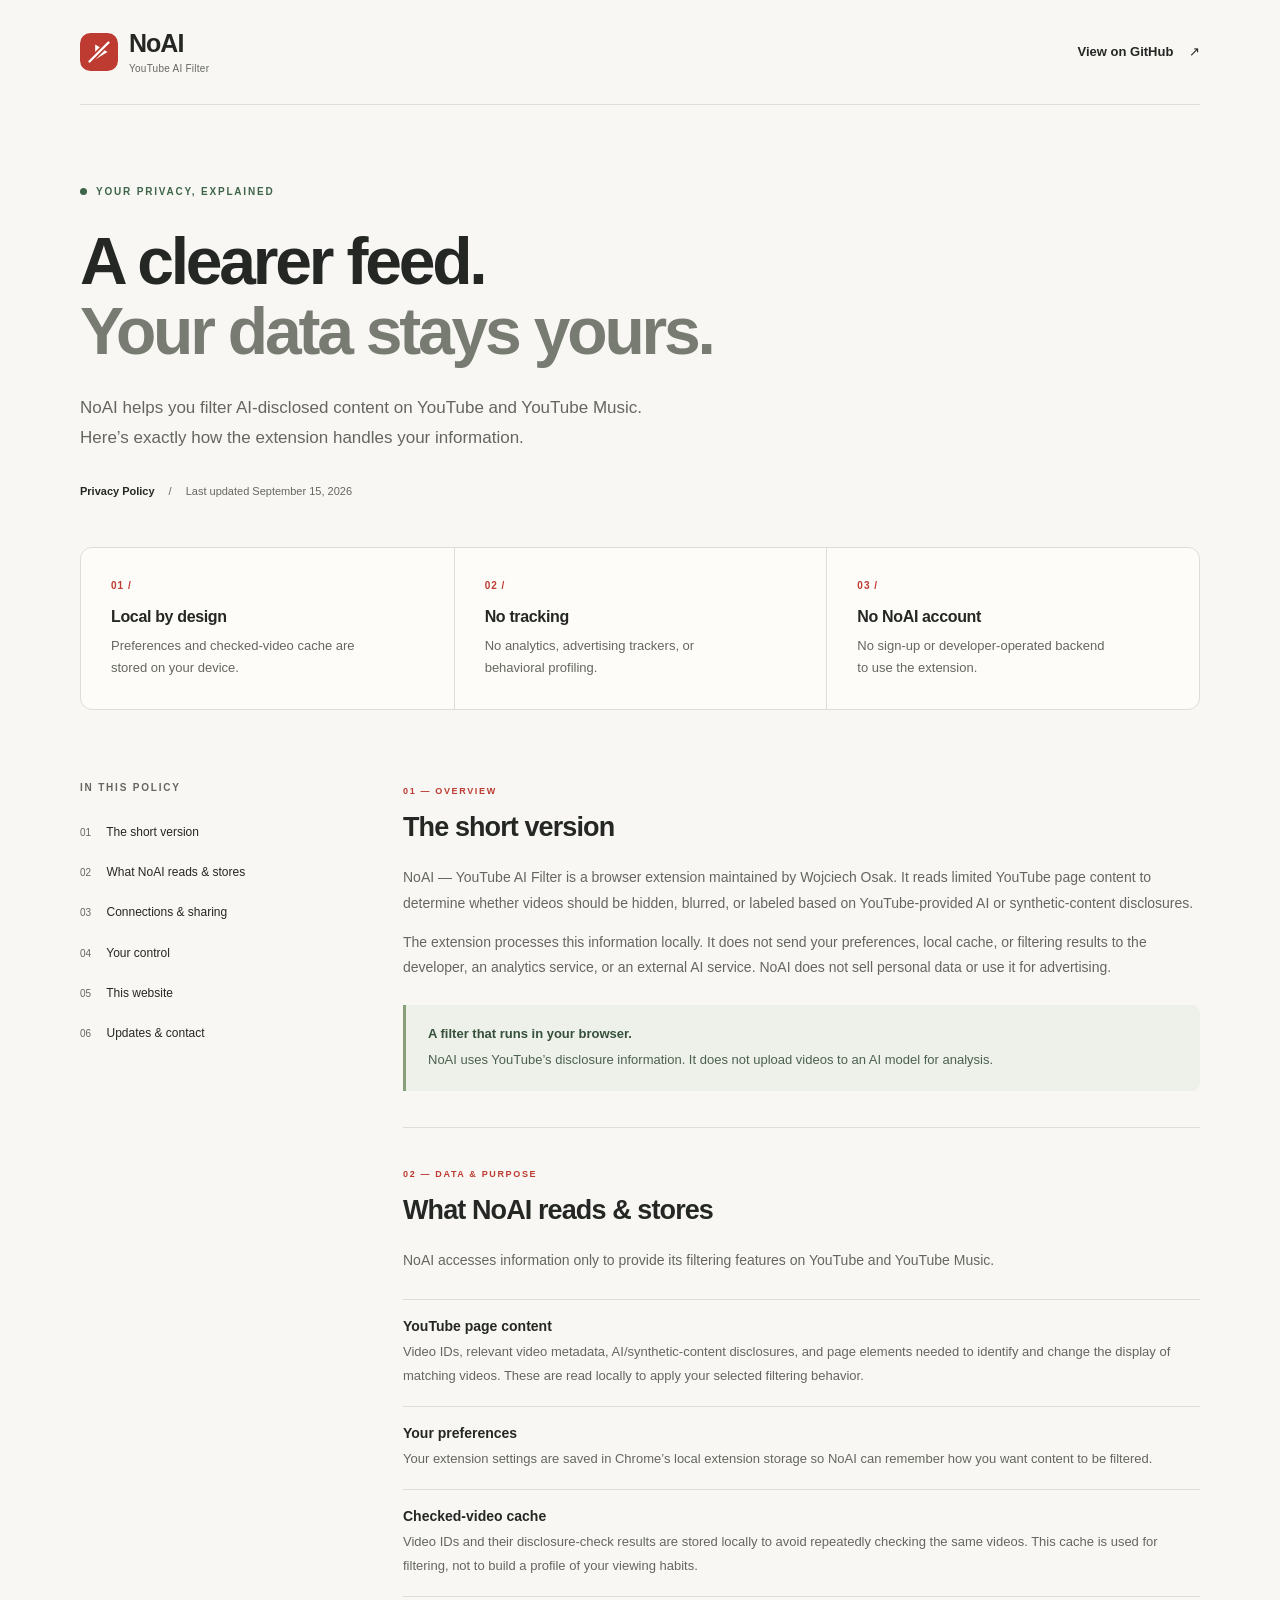
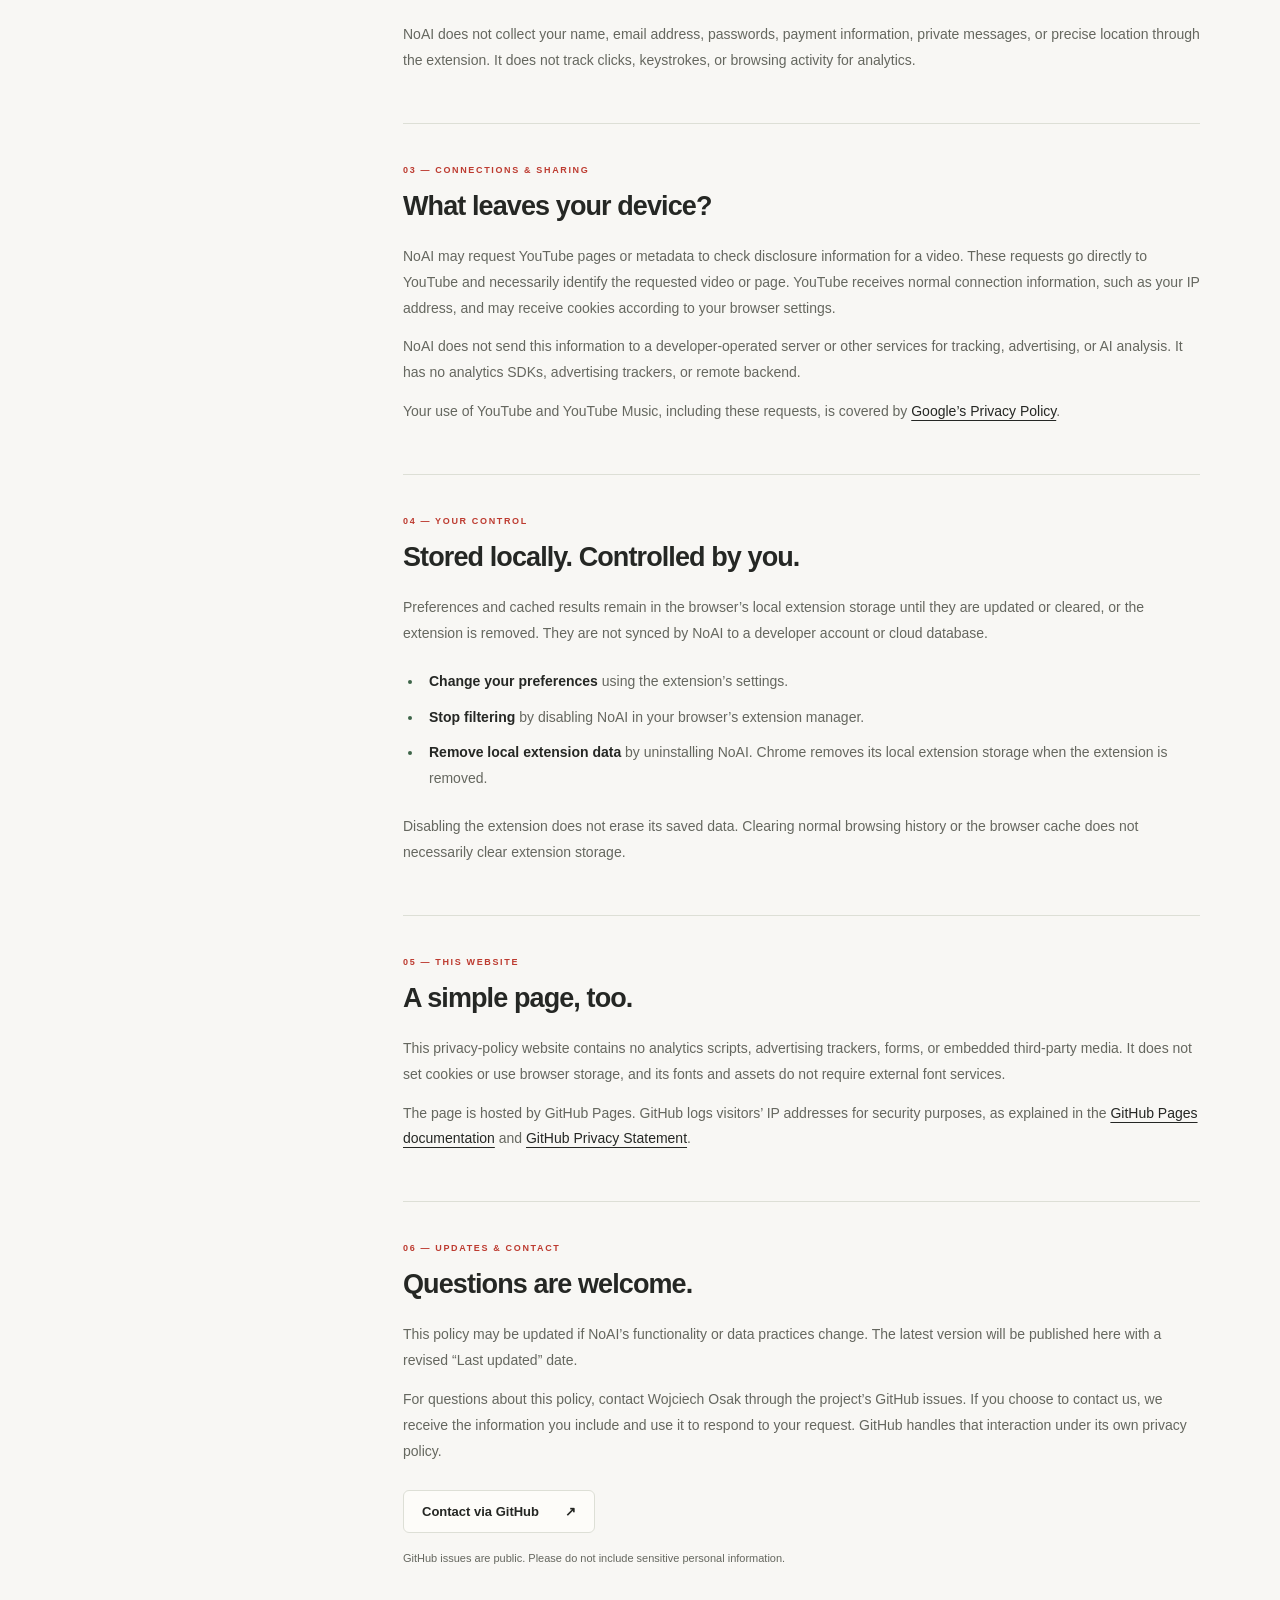
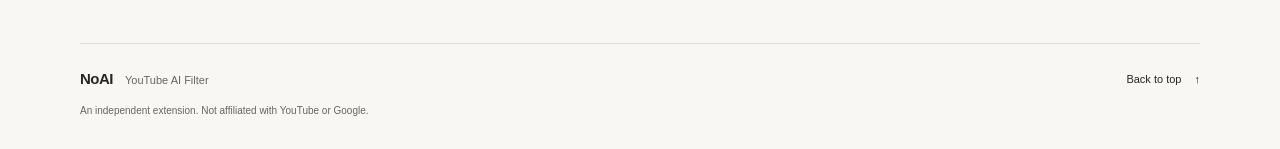
==== index.html @ 49c96a70 "docs: Add NoAI privacy policy website" ====
<!doctype html>
<html lang="en">
<head>
  <meta charset="utf-8">
  <meta name="viewport" content="width=device-width, initial-scale=1">
  <meta name="description" content="Privacy policy for NoAI — YouTube AI Filter. Learn what the extension reads, what stays on your device, and how to remove your local data.">
  <meta name="theme-color" content="#f8f7f4">
  <meta property="og:type" content="website">
  <meta property="og:title" content="Privacy Policy · NoAI — YouTube AI Filter">
  <meta property="og:description" content="Local filtering. No analytics. Your preferences stay on your device.">
  <meta property="og:url" content="https://wojciechosak.github.io/NoAI---YouTube-AI-Filter/">
  <link rel="canonical" href="https://wojciechosak.github.io/NoAI---YouTube-AI-Filter/">
  <link rel="icon" type="image/svg+xml" href="favicon.svg">
  <link rel="stylesheet" href="styles.css">
  <title>Privacy Policy · NoAI — YouTube AI Filter</title>
</head>
<body>
  <a class="skip-link" href="#policy">Skip to privacy policy</a>
  <div class="shell">
    <header class="site-header" id="top">
      <a class="brand" href="./" aria-label="NoAI home">
        <img src="favicon.svg" width="38" height="38" alt="">
        <span>NoAI<span class="brand-detail">YouTube AI Filter</span></span>
      </a>
      <a class="repository-link" href="https://github.com/WojciechOsak/NoAI---YouTube-AI-Filter">View on GitHub <span aria-hidden="true">↗</span></a>
    </header>

    <main id="policy">
      <section class="hero" aria-labelledby="page-title">
        <p class="eyebrow"><span class="status-dot" aria-hidden="true"></span> YOUR PRIVACY, EXPLAINED</p>
        <h1 id="page-title">A clearer feed.<br><span>Your data stays yours.</span></h1>
        <p class="hero-description">NoAI helps you filter AI-disclosed content on YouTube and YouTube Music. Here’s exactly how the extension handles your information.</p>
        <div class="policy-meta"><span>Privacy Policy</span><span aria-hidden="true">/</span><span>Last updated <time datetime="2026-09-15">September 15, 2026</time></span></div>
      </section>

      <section class="highlights" aria-label="Privacy at a glance">
        <div><span class="highlight-number" aria-hidden="true">01 /</span><h2>Local by design</h2><p>Preferences and checked-video cache are stored on your device.</p></div>
        <div><span class="highlight-number" aria-hidden="true">02 /</span><h2>No tracking</h2><p>No analytics, advertising trackers, or behavioral profiling.</p></div>
        <div><span class="highlight-number" aria-hidden="true">03 /</span><h2>No NoAI account</h2><p>No sign-up or developer-operated backend to use the extension.</p></div>
      </section>

      <div class="policy-layout">
        <aside>
          <nav class="contents" aria-label="Policy sections">
            <p class="eyebrow">IN THIS POLICY</p>
            <a href="#overview"><span>01</span> The short version</a>
            <a href="#data"><span>02</span> What NoAI reads & stores</a>
            <a href="#connections"><span>03</span> Connections & sharing</a>
            <a href="#control"><span>04</span> Your control</a>
            <a href="#website"><span>05</span> This website</a>
            <a href="#contact"><span>06</span> Updates & contact</a>
          </nav>
        </aside>

        <div class="policy-body">
          <section id="overview" aria-labelledby="overview-title">
            <span class="section-number">01 — OVERVIEW</span>
            <h2 id="overview-title">The short version</h2>
            <p>NoAI — YouTube AI Filter is a browser extension maintained by Wojciech Osak. It reads limited YouTube page content to determine whether videos should be hidden, blurred, or labeled based on YouTube-provided AI or synthetic-content disclosures.</p>
            <p>The extension processes this information locally. It does not send your preferences, local cache, or filtering results to the developer, an analytics service, or an external AI service. NoAI does not sell personal data or use it for advertising.</p>
            <div class="note"><strong>A filter that runs in your browser.</strong><p>NoAI uses YouTube’s disclosure information. It does not upload videos to an AI model for analysis.</p></div>
          </section>

          <section id="data" aria-labelledby="data-title">
            <span class="section-number">02 — DATA & PURPOSE</span>
            <h2 id="data-title">What NoAI reads & stores</h2>
            <p>NoAI accesses information only to provide its filtering features on YouTube and YouTube Music.</p>
            <dl class="data-list">
              <div><dt>YouTube page content</dt><dd>Video IDs, relevant video metadata, AI/synthetic-content disclosures, and page elements needed to identify and change the display of matching videos. These are read locally to apply your selected filtering behavior.</dd></div>
              <div><dt>Your preferences</dt><dd>Your extension settings are saved in Chrome’s local extension storage so NoAI can remember how you want content to be filtered.</dd></div>
              <div><dt>Checked-video cache</dt><dd>Video IDs and their disclosure-check results are stored locally to avoid repeatedly checking the same videos. This cache is used for filtering, not to build a profile of your viewing habits.</dd></div>
            </dl>
            <p>NoAI does not collect your name, email address, passwords, payment information, private messages, or precise location through the extension. It does not track clicks, keystrokes, or browsing activity for analytics.</p>
          </section>

          <section id="connections" aria-labelledby="connections-title">
            <span class="section-number">03 — CONNECTIONS & SHARING</span>
            <h2 id="connections-title">What leaves your device?</h2>
            <p>NoAI may request YouTube pages or metadata to check disclosure information for a video. These requests go directly to YouTube and necessarily identify the requested video or page. YouTube receives normal connection information, such as your IP address, and may receive cookies according to your browser settings.</p>
            <p>NoAI does not send this information to a developer-operated server or other services for tracking, advertising, or AI analysis. It has no analytics SDKs, advertising trackers, or remote backend.</p>
            <p>Your use of YouTube and YouTube Music, including these requests, is covered by <a href="https://policies.google.com/privacy">Google’s Privacy Policy</a>.</p>
          </section>

          <section id="control" aria-labelledby="control-title">
            <span class="section-number">04 — YOUR CONTROL</span>
            <h2 id="control-title">Stored locally. Controlled by you.</h2>
            <p>Preferences and cached results remain in the browser’s local extension storage until they are updated or cleared, or the extension is removed. They are not synced by NoAI to a developer account or cloud database.</p>
            <ul class="control-list">
              <li><strong>Change your preferences</strong> using the extension’s settings.</li>
              <li><strong>Stop filtering</strong> by disabling NoAI in your browser’s extension manager.</li>
              <li><strong>Remove local extension data</strong> by uninstalling NoAI. Chrome removes its local extension storage when the extension is removed.</li>
            </ul>
            <p>Disabling the extension does not erase its saved data. Clearing normal browsing history or the browser cache does not necessarily clear extension storage.</p>
          </section>

          <section id="website" aria-labelledby="website-title">
            <span class="section-number">05 — THIS WEBSITE</span>
            <h2 id="website-title">A simple page, too.</h2>
            <p>This privacy-policy website contains no analytics scripts, advertising trackers, forms, or embedded third-party media. It does not set cookies or use browser storage, and its fonts and assets do not require external font services.</p>
            <p>The page is hosted by GitHub Pages. GitHub logs visitors’ IP addresses for security purposes, as explained in the <a href="https://docs.github.com/en/pages/getting-started-with-github-pages/what-is-github-pages#data-collection">GitHub Pages documentation</a> and <a href="https://docs.github.com/en/site-policy/privacy-policies/github-general-privacy-statement">GitHub Privacy Statement</a>.</p>
          </section>

          <section id="contact" aria-labelledby="contact-title">
            <span class="section-number">06 — UPDATES & CONTACT</span>
            <h2 id="contact-title">Questions are welcome.</h2>
            <p>This policy may be updated if NoAI’s functionality or data practices change. The latest version will be published here with a revised “Last updated” date.</p>
            <p>For questions about this policy, contact Wojciech Osak through the project’s GitHub issues. If you choose to contact us, we receive the information you include and use it to respond to your request. GitHub handles that interaction under its own privacy policy.</p>
            <a class="contact-link" href="https://github.com/WojciechOsak/NoAI---YouTube-AI-Filter/issues">Contact via GitHub <span aria-hidden="true">↗</span></a>
            <p class="small-print">GitHub issues are public. Please do not include sensitive personal information.</p>
          </section>
        </div>
      </div>
    </main>

    <footer><p><strong>NoAI</strong><span>YouTube AI Filter</span></p><a href="#top">Back to top <span aria-hidden="true">↑</span></a><p class="footer-note">An independent extension. Not affiliated with YouTube or Google.</p></footer>
  </div>
</body>
</html>
---- styles.css ----
:root{color-scheme:light;--paper:#f8f7f4;--ink:#252724;--muted:#65675f;--line:#dddfd6;--accent:#bd3b30;--green:#3e6549;--soft-green:#edf1e9;--font:-apple-system,BlinkMacSystemFont,"Segoe UI",Arial,sans-serif}
*{box-sizing:border-box}
html{scroll-behavior:smooth;scroll-padding-top:32px}
body{margin:0;background:var(--paper);color:var(--ink);font-family:var(--font);-webkit-font-smoothing:antialiased}
::selection{background:#dbe5d2;color:var(--ink)}
a{color:inherit;text-underline-offset:4px;text-decoration-thickness:1px}
a:hover{color:var(--accent)}
a:focus-visible{outline:3px solid var(--accent);outline-offset:6px;border-radius:3px}
.shell{width:min(1120px,calc(100% - 96px));margin:auto}
.skip-link{position:absolute;top:12px;left:12px;transform:translateY(-160%);background:var(--ink);color:white;padding:14px;z-index:5}
.skip-link:focus{transform:none}
.site-header{display:flex;align-items:center;justify-content:space-between;gap:20px;padding:30px 0;border-bottom:1px solid var(--line)}
.brand{display:flex;align-items:center;gap:11px;text-decoration:none;font-size:25px;font-weight:780;letter-spacing:-1px;line-height:1.1}
.brand-detail{display:block;font-size:10px;font-weight:500;letter-spacing:.25px;margin-top:5px;color:var(--muted)}
.repository-link{font-size:13px;text-decoration:none;font-weight:550}
.repository-link span{margin-left:12px}
.hero{padding:79px 0 46px;max-width:850px}
.eyebrow{font-size:10px;font-weight:700;letter-spacing:1.8px;line-height:1.6}
.hero .eyebrow{display:flex;align-items:center;gap:9px;color:var(--green);margin:0 0 26px}
.status-dot{width:7px;height:7px;border-radius:50%;background:var(--green)}
h1{font-size:clamp(42px,5.2vw,66px);line-height:1.07;letter-spacing:-3.2px;font-weight:650;margin:0 0 26px}
h1 span{color:#777b71}
.hero-description{font-size:17px;line-height:1.8;max-width:595px;color:var(--muted);margin:0}
.policy-meta{display:flex;gap:14px;flex-wrap:wrap;margin-top:29px;font-size:11px;color:var(--muted);line-height:1.6}
.policy-meta>span:first-child{font-weight:650;color:var(--ink)}
.highlights{display:grid;grid-template-columns:repeat(3,1fr);border:1px solid var(--line);border-radius:12px;background:#fdfcf9;margin-bottom:70px;overflow:hidden}
.highlights>div{padding:27px 30px 29px}
.highlights>div+div{border-left:1px solid var(--line)}
.highlight-number{color:var(--accent);font-size:10px;font-weight:650;letter-spacing:1px}
.highlights h2{font-size:16px;letter-spacing:-.35px;margin:15px 0 9px;font-weight:650}
.highlights p{font-size:13px;line-height:1.75;color:var(--muted);margin:0;max-width:255px}
.policy-layout{display:grid;grid-template-columns:255px minmax(0,1fr);gap:68px}
.contents{position:sticky;top:38px;display:flex;flex-direction:column;gap:7px}
.contents .eyebrow{color:var(--muted);margin:0 0 13px}
.contents a{font-size:12px;line-height:1.6;text-decoration:none;padding:7px 0}
.contents a span{font-size:10px;margin-right:12px;color:var(--muted);font-variant-numeric:tabular-nums}
.policy-body section{padding:0 0 36px;margin:0 0 35px;border-bottom:1px solid var(--line)}
.policy-body section:last-child{border:0;margin-bottom:27px}
.section-number{font-size:9px;font-weight:700;letter-spacing:1.65px;color:var(--accent)}
.policy-body h2{font-size:27px;font-weight:600;letter-spacing:-.9px;line-height:1.25;margin:13px 0 20px}
.policy-body p,.policy-body li,.policy-body dd{font-size:14px;line-height:1.85;color:var(--muted)}
.policy-body p{margin:13px 0}
.policy-body a{color:var(--ink)}
.policy-body a:hover{color:var(--accent)}
.note{background:var(--soft-green);border-left:3px solid #87a07a;border-radius:0 8px 8px 0;padding:19px 22px;margin-top:24px}
.note strong{font-size:13px;font-weight:650;color:#37503b}
.note p{font-size:13px;margin:6px 0 0;color:#4c6050}
.data-list{margin:25px 0}
.data-list>div{padding:18px 0;border-bottom:1px solid var(--line)}
.data-list>div:first-child{border-top:1px solid var(--line)}
.data-list dt{font-size:14px;font-weight:650;margin-bottom:6px}
.data-list dd{margin:0;font-size:13px}
.control-list{padding-left:20px;margin:22px 0}
.control-list li{padding-left:6px;margin:10px 0}
.control-list li::marker{color:var(--green)}
.control-list strong{color:var(--ink);font-weight:600}
.policy-body .contact-link{display:inline-flex;gap:26px;align-items:center;border:1px solid var(--line);border-radius:6px;background:#fdfcf9;padding:13px 18px;text-decoration:none;font-size:13px;font-weight:600;margin:12px 0 3px}
.contact-link:hover{border-color:var(--accent)}
.policy-body .small-print{font-size:11px;line-height:1.7}
footer{border-top:1px solid var(--line);padding:26px 0 30px;display:flex;flex-wrap:wrap;align-items:center;justify-content:space-between;gap:16px}
footer p{margin:0;font-size:12px}
footer strong{font-size:15px;letter-spacing:-.5px}
footer p span{color:var(--muted);margin-left:12px;font-size:11px}
footer a{text-decoration:none;font-size:11px}
footer a span{margin-left:10px}
footer .footer-note{flex-basis:100%;color:var(--muted);font-size:10px;line-height:1.6}
@media(min-width:1500px){.hero{padding-top:95px}}
@media(max-width:850px){.shell{width:calc(100% - 48px)}.policy-layout{grid-template-columns:190px minmax(0,1fr);gap:30px}.highlights>div{padding:23px 20px}.hero{padding-top:60px}.contents a{font-size:11px}h1{letter-spacing:-2px}}
@media(max-width:640px){.shell{width:calc(100% - 40px)}.site-header{padding:22px 0}.repository-link{font-size:11px}.repository-link span{margin-left:3px}.hero{padding:48px 0 32px}h1{font-size:40px;letter-spacing:-1.9px;line-height:1.12}.hero-description{font-size:15px}.hero .eyebrow{font-size:9px;margin-bottom:23px}.policy-meta{font-size:10px;gap:10px}.highlights{grid-template-columns:1fr;margin-bottom:35px}.highlights>div{padding:21px 24px;display:grid;grid-template-columns:33px 1fr;column-gap:5px}.highlights>div+div{border-left:0;border-top:1px solid var(--line)}.highlight-number{grid-row:1/3;padding-top:3px}.highlights h2{margin:0 0 6px;font-size:15px}.highlights p{max-width:none;grid-column:2;font-size:12px}.policy-layout{grid-template-columns:1fr;gap:37px}.contents{position:static;display:grid;grid-template-columns:1fr 1fr;gap:5px 14px;padding-bottom:27px;border-bottom:1px solid var(--line)}.contents .eyebrow{grid-column:1/-1;margin-bottom:9px}.contents a{font-size:10px;padding:6px 0}.contents a span{margin-right:6px}.policy-body h2{font-size:25px}.policy-body section{padding-bottom:27px;margin-bottom:27px}.policy-body p,.policy-body li{font-size:14px}.note{padding:17px 18px}footer{padding-top:23px}}
@media(prefers-reduced-motion:reduce){html{scroll-behavior:auto}}
@media print{body{background:white}.shell{width:100%}.site-header{padding-top:0}.hero{padding:30px 0}h1{font-size:36px}.hero-description{max-width:none}.highlights{margin-bottom:30px}.policy-layout{display:block}.policy-layout aside,.repository-link,.contact-link,footer a,.skip-link{display:none}.policy-body section{break-inside:avoid}.policy-body p,.policy-body li,.policy-body dd{color:#333}.policy-body h2{font-size:23px}}
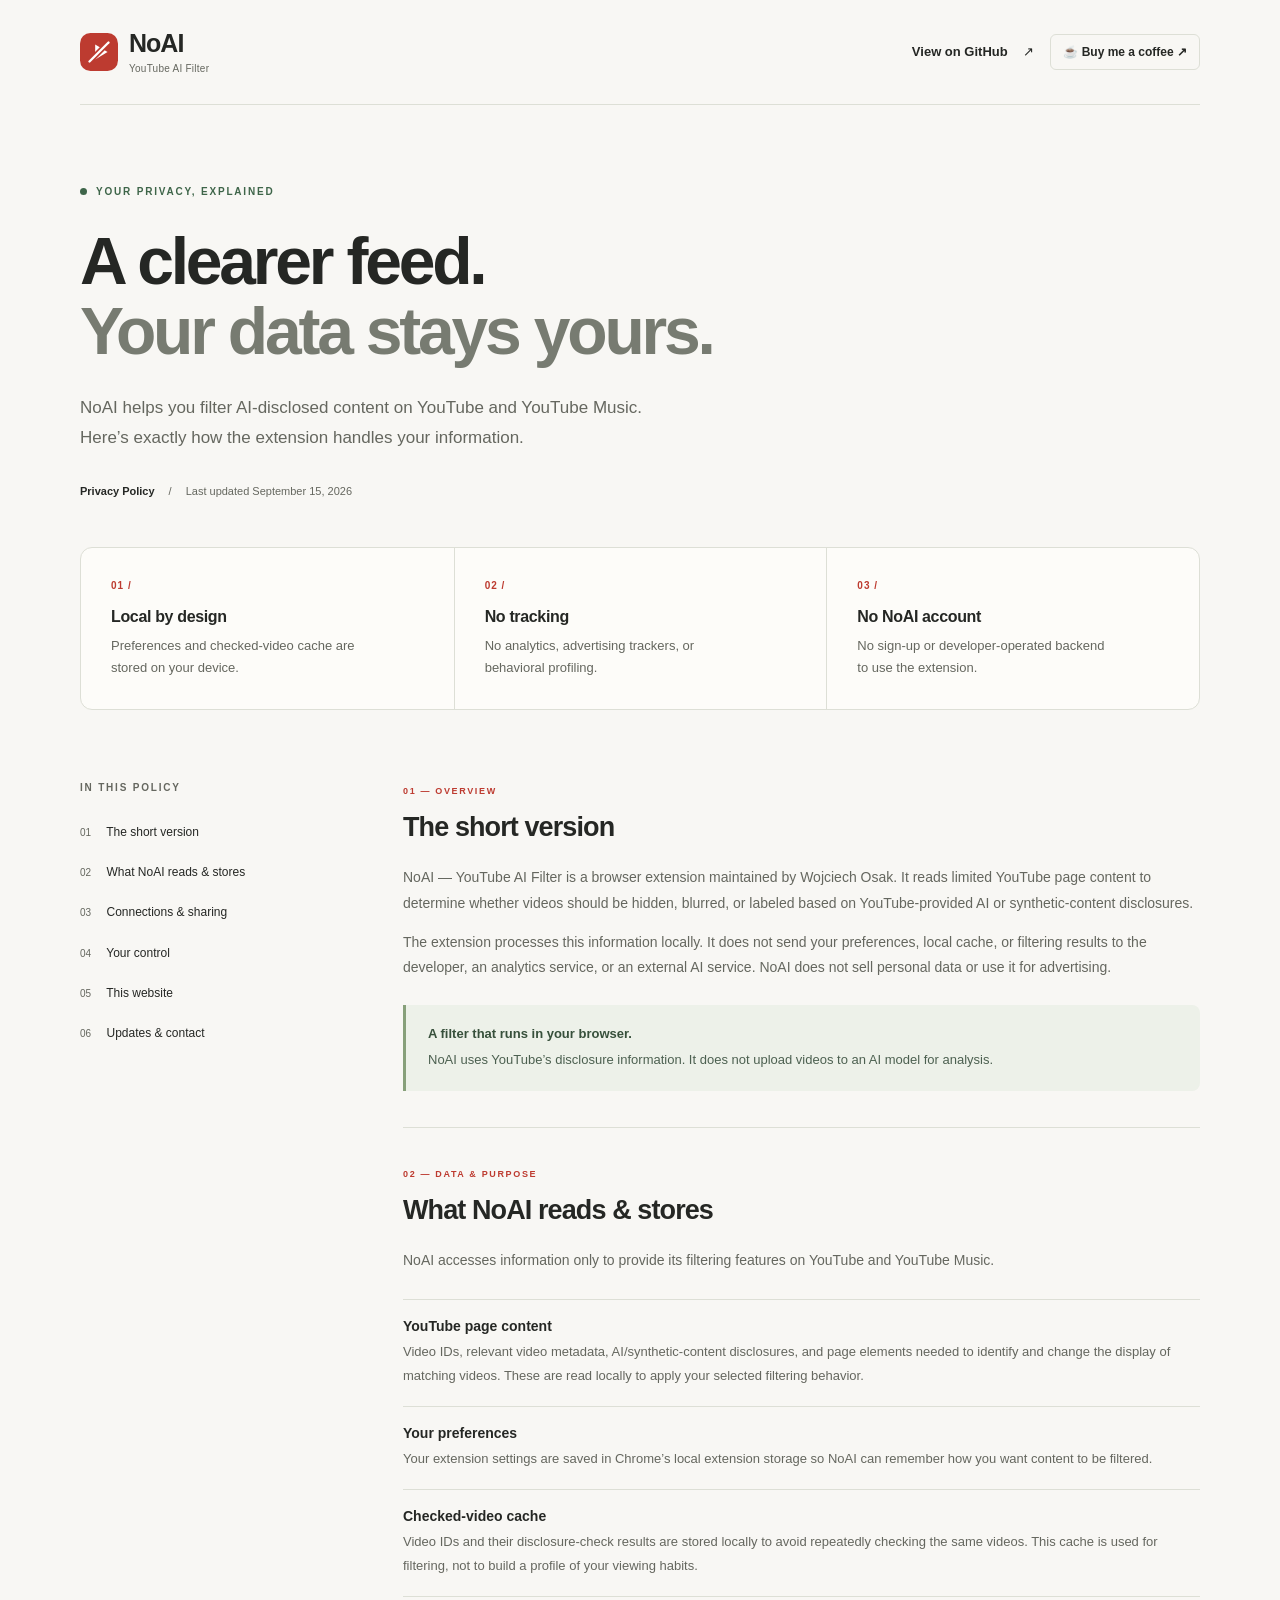
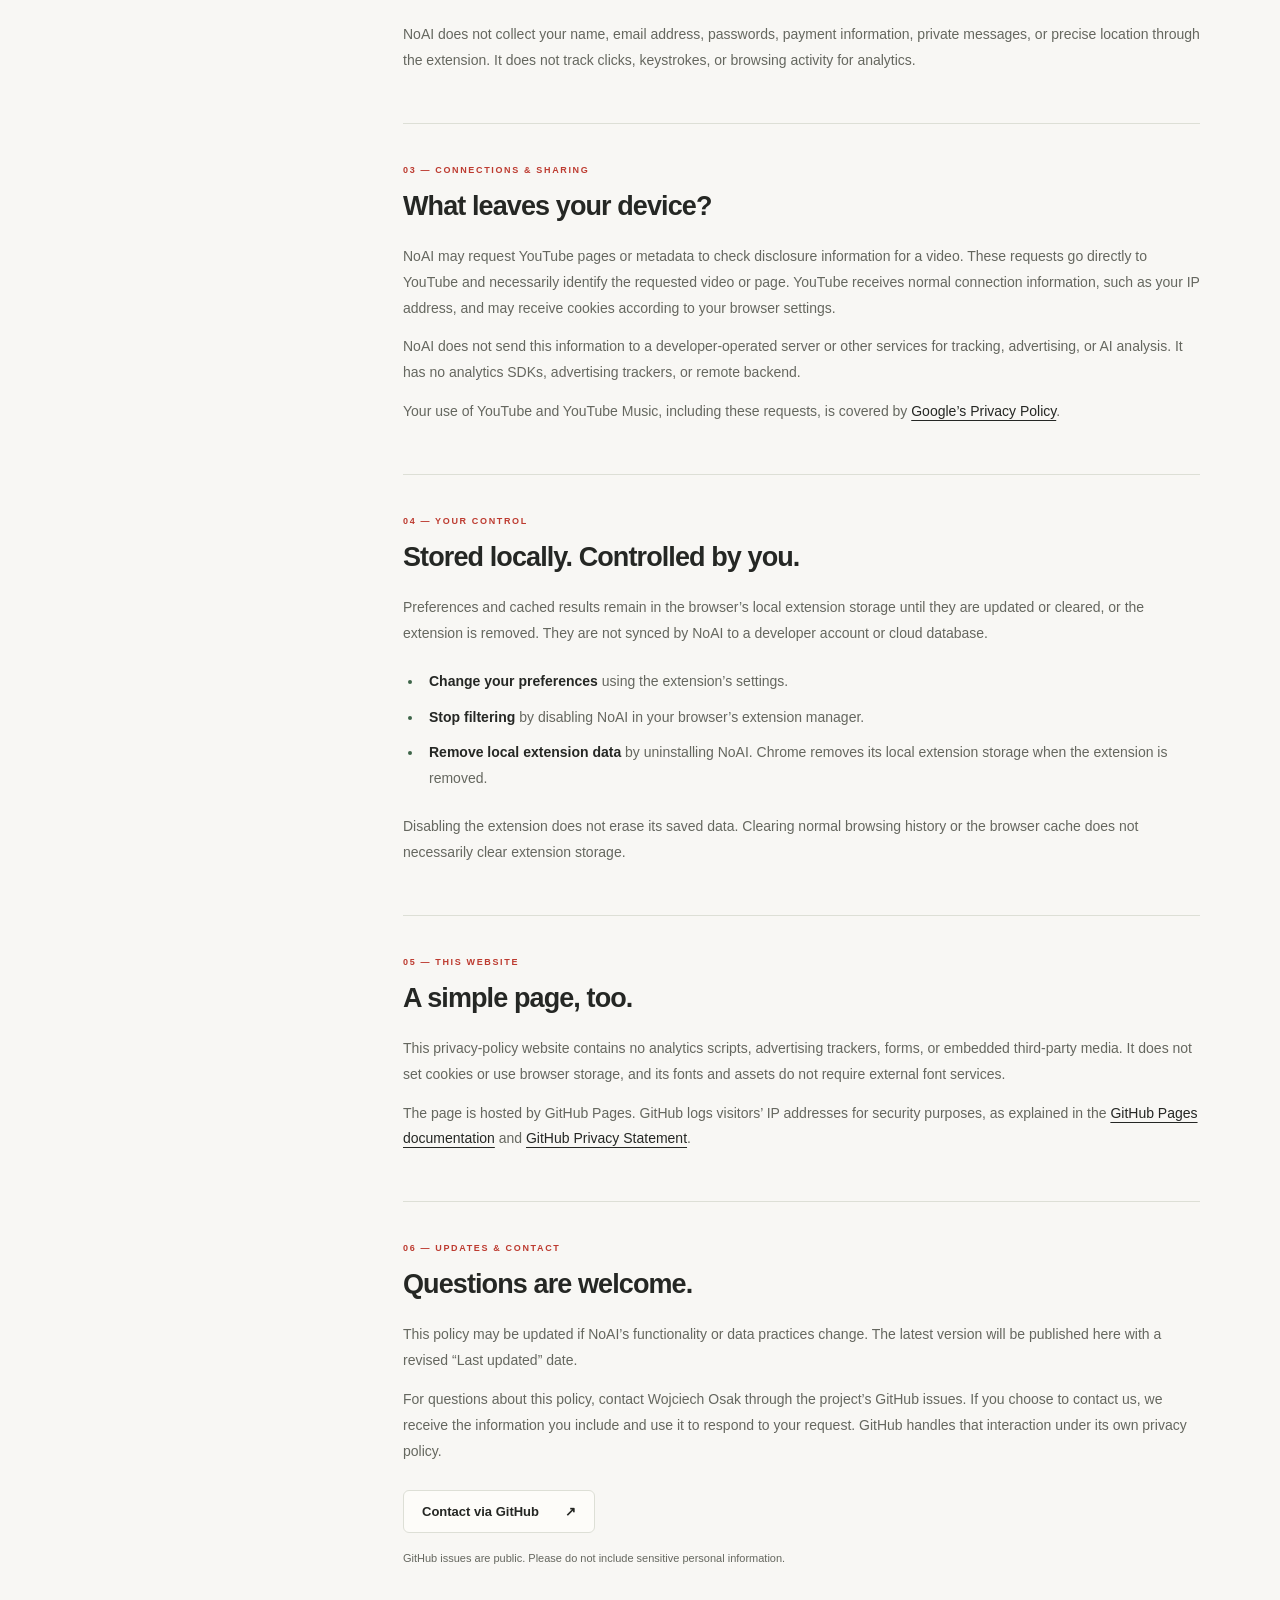
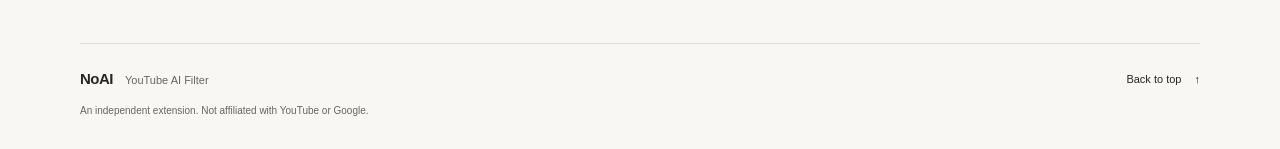
==== commit aa8f5e5c: "Add Buy Me a Coffee links" ====
--- a/index.html
+++ b/index.html
@@ -22,7 +22,10 @@
         <img src="favicon.svg" width="38" height="38" alt="">
         <span>NoAI<span class="brand-detail">YouTube AI Filter</span></span>
       </a>
-      <a class="repository-link" href="https://github.com/WojciechOsak/NoAI---YouTube-AI-Filter">View on GitHub <span aria-hidden="true">↗</span></a>
+      <div class="header-links">
+        <a class="repository-link" href="https://github.com/WojciechOsak/NoAI---YouTube-AI-Filter">View on GitHub <span aria-hidden="true">↗</span></a>
+        <a class="coffee-link" href="https://buymeacoffee.com/osakwojcie1" target="_blank" rel="noopener noreferrer">☕ Buy me a coffee <span aria-hidden="true">↗</span></a>
+      </div>
     </header>
 
     <main id="policy">
--- a/styles.css
+++ b/styles.css
@@ -9,11 +9,14 @@
 .shell{width:min(1120px,calc(100% - 96px));margin:auto}
 .skip-link{position:absolute;top:12px;left:12px;transform:translateY(-160%);background:var(--ink);color:white;padding:14px;z-index:5}
 .skip-link:focus{transform:none}
-.site-header{display:flex;align-items:center;justify-content:space-between;gap:20px;padding:30px 0;border-bottom:1px solid var(--line)}
+.site-header{display:flex;align-items:center;justify-content:space-between;gap:20px;flex-wrap:wrap;padding:30px 0;border-bottom:1px solid var(--line)}
 .brand{display:flex;align-items:center;gap:11px;text-decoration:none;font-size:25px;font-weight:780;letter-spacing:-1px;line-height:1.1}
 .brand-detail{display:block;font-size:10px;font-weight:500;letter-spacing:.25px;margin-top:5px;color:var(--muted)}
+.header-links{display:flex;align-items:center;justify-content:flex-end;gap:16px;flex-wrap:wrap}
 .repository-link{font-size:13px;text-decoration:none;font-weight:550}
 .repository-link span{margin-left:12px}
+.coffee-link{border:1px solid var(--line);border-radius:6px;padding:10px 12px;text-decoration:none;font-size:12px;font-weight:600;white-space:nowrap}
+.coffee-link:hover{border-color:var(--accent)}
 .hero{padding:79px 0 46px;max-width:850px}
 .eyebrow{font-size:10px;font-weight:700;letter-spacing:1.8px;line-height:1.6}
 .hero .eyebrow{display:flex;align-items:center;gap:9px;color:var(--green);margin:0 0 26px}
